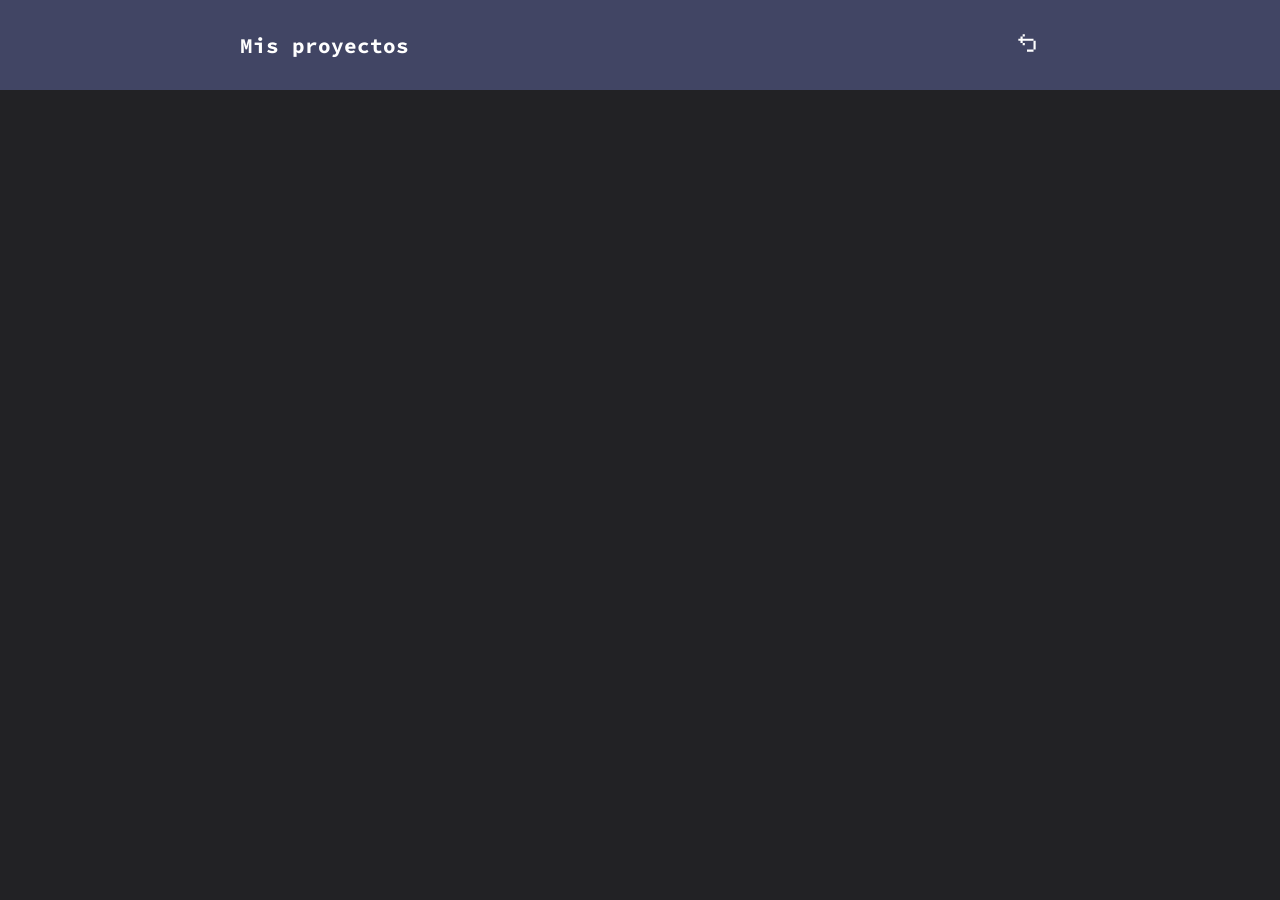
==== pages/projects.html @ f6db2376 "header to projects page -- icon changed" ====
<!DOCTYPE html>
<html lang="en">

<head>
    <meta charset="UTF-8">
    <meta name="viewport" content="width=device-width, initial-scale=1.0">
    <title>Mis proyectos — David Ramirez</title>
    <link rel="shortcut icon" href="../assets/shorticon.jpg">
    <link rel="preconnect" href="https://fonts.googleapis.com">
    <link rel="preconnect" href="https://fonts.gstatic.com" crossorigin>
    <link
        href="https://fonts.googleapis.com/css2?family=Libre+Barcode+39+Text&family=Source+Code+Pro:wght@300;500;700&display=swap"
        rel="stylesheet">
    <link rel="stylesheet" href="../css/mobile.css">
    <link rel="stylesheet" href="../css/tablet.css" media="screen and (min-width: 768px)">
    <link rel="stylesheet" href="../css/desktop.css" media="screen and (min-width: 1025px)">
</head>

<body class="projects-bd">
    <header class="projects-bd_header">
        <h2>Mis proyectos</h2>
        <a href="../index.html">
            <svg class="w-6 md:w-12 h-6 md:h-12" width="26" height="26" viewBox="0 0 24 24" fill="none" xmlns="http://www.w3.org/2000/svg"><path fill-rule="evenodd" clip-rule="evenodd" d="M8 4H10V6H8V4ZM18 10V8H8V6H6V8H4V10H6V12H8V14H10V12H8V10H18ZM18 18V10H20V18H18ZM18 18V20H12V18H18Z" fill="currentColor"></path></svg>

        </a>
    </header>
    <main class="projects-bd_main"></main>
</body>
---- css/mobile.css ----
* {
  margin: 0;
  padding: 0;
  box-sizing: border-box;
}

html {
  font-size: 62.5%;
}
html body {
  background-color: #222225;
  color: white;
  font-family: "Source Code Pro", monospace;
  font-size: 1.4rem;
  min-block-size: 100vh;
}
html .primary-button {
  text-decoration: none;
  color: white;
  box-sizing: content-box;
  padding-block: 1rem;
  padding-inline: 2rem;
  background-color: #50556E;
  text-align: center;
}
html .primary-button:hover {
  border: 2px solid white;
  text-decoration: underline;
}

.index-bd {
  display: grid;
  grid-template-rows: 3fr 4fr;
}
.index-bd_header {
  display: grid;
  grid-template-columns: 1fr 1fr;
  position: relative;
  overflow: hidden;
}
.index-bd_header img {
  block-size: 75%;
  position: absolute;
  inset-block-end: 0;
  inset-inline-start: 50%;
  transform: translate(-50%);
}
.index-bd_header-l {
  background-color: #414564;
}
.index-bd_header-l p {
  font-family: "Libre Barcode 39 Text", cursive;
  text-align: center;
  color: #414564;
  background-color: rgba(255, 255, 255, 0.3);
  font-size: 2.8rem;
  font-weight: 700;
  letter-spacing: 0.2rem;
  line-height: 3.4rem;
}
.index-bd_header-l p:hover {
  background-color: #414564;
  color: white;
}
.index-bd_header-r {
  background-color: #50556E;
}
.index-bd_main {
  background-color: #512F39;
  display: grid;
  place-content: center;
  padding-inline: 6rem;
  gap: 4rem;
  grid-template-columns: repeat(auto-fit, minmax(18rem, 24rem));
}
.index-bd_main a svg {
  margin-inline-end: 0.6rem;
}

.projects-bd {
  display: grid;
  grid-template-rows: 1fr 9fr;
}
.projects-bd_header {
  background-color: #414564;
  display: grid;
  grid-template-columns: minmax(18rem, 40rem) minmax(6rem, 40rem);
  justify-content: center;
  align-items: center;
  padding-inline: 2rem;
}
.projects-bd_header a {
  justify-self: end;
  color: white;
}
.projects-bd_header a:hover {
  background-color: white;
  color: #414564;
}/*# sourceMappingURL=mobile.css.map */
---- css/tablet.css ----
.index-bd {
  grid-template-rows: 5fr 2fr;
}
.index-bd_header {
  grid-template-columns: 1fr 2fr;
}
.index-bd_header img {
  inset-inline-start: 33.33%;
}
.index-bd_header-r p {
  font-size: 1.6rem;
}/*# sourceMappingURL=tablet.css.map */
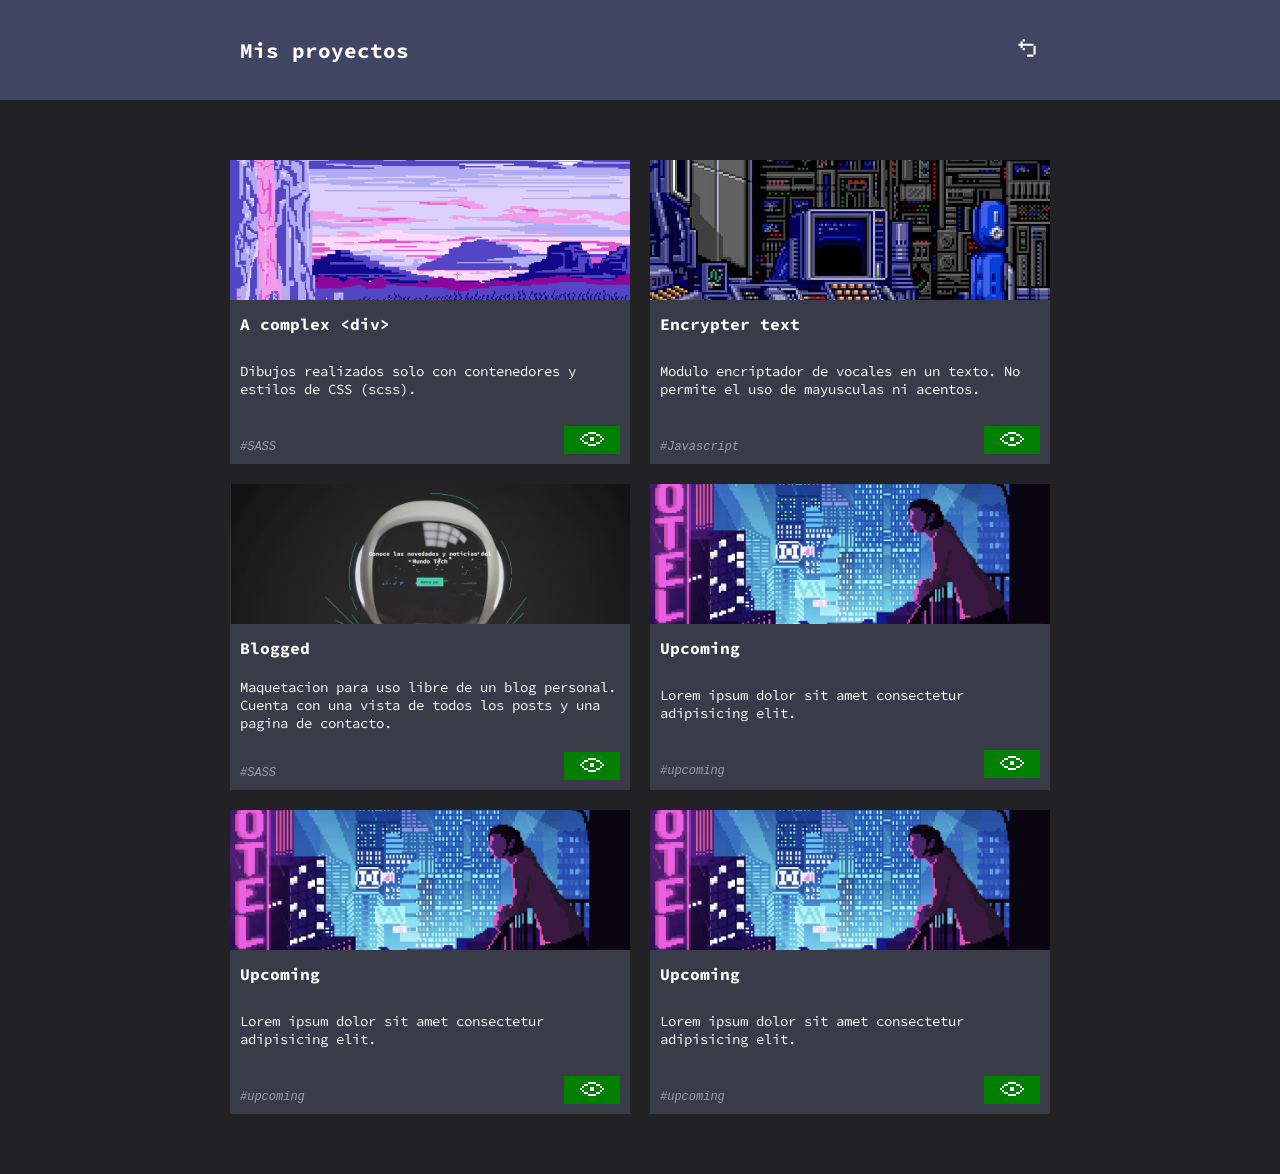
==== commit 10ede8aa: "projects page finished with responsive design" ====
--- a/pages/projects.html
+++ b/pages/projects.html
@@ -20,9 +20,82 @@
     <header class="projects-bd_header">
         <h2>Mis proyectos</h2>
         <a href="../index.html">
-            <svg class="w-6 md:w-12 h-6 md:h-12" width="26" height="26" viewBox="0 0 24 24" fill="none" xmlns="http://www.w3.org/2000/svg"><path fill-rule="evenodd" clip-rule="evenodd" d="M8 4H10V6H8V4ZM18 10V8H8V6H6V8H4V10H6V12H8V14H10V12H8V10H18ZM18 18V10H20V18H18ZM18 18V20H12V18H18Z" fill="currentColor"></path></svg>
-
+            <svg class="w-6 md:w-12 h-6 md:h-12" width="26" height="26" viewBox="0 0 24 24" fill="none"
+                xmlns="http://www.w3.org/2000/svg">
+                <path fill-rule="evenodd" clip-rule="evenodd"
+                    d="M8 4H10V6H8V4ZM18 10V8H8V6H6V8H4V10H6V12H8V14H10V12H8V10H18ZM18 18V10H20V18H18ZM18 18V20H12V18H18Z"
+                    fill="currentColor"></path>
+            </svg>
         </a>
     </header>
-    <main class="projects-bd_main"></main>
+    <main class="projects-bd_main">
+        <section class="projects-bd_main-works">
+            <article class="projects-bd_main-works-cards">
+                <img src="../assets/projects-cover/acomplexdiv.jpg" alt="simplediv-cover">
+                <div class="projects-bd_main-works-cards-text">
+                    <h3>A complex &#60;div&#62;</h3>
+                    <p>Dibujos realizados solo con contenedores y estilos de CSS &#40;scss&#41;.</p>
+                    <div>
+                        <p>&#35;SASS</p>
+                        <a href="" class="green-button"><svg class="w-6 md:w-12 h-6 md:h-12" width="24" height="24" viewBox="0 0 24 24" fill="none" xmlns="http://www.w3.org/2000/svg"><path fill-rule="evenodd" clip-rule="evenodd" d="M8 6H16V8H8V6ZM4 10V8H8V10H4ZM2 12V10H4V12H2ZM2 14V12H0V14H2ZM4 16H2V14H4V16ZM8 18H4V16H8V18ZM16 18V20H8V18H16ZM20 16V18H16V16H20ZM22 14V16H20V14H22ZM22 12H24V14H22V12ZM20 10H22V12H20V10ZM20 10V8H16V10H20ZM10 11H14V15H10V11Z" fill="currentColor"></path></svg></a>
+                    </div>
+                </div>
+            </article>
+            <article class="projects-bd_main-works-cards">
+                <img src="../assets/projects-cover/encryptertext.jpg" alt="test-cover">
+                <div class="projects-bd_main-works-cards-text">
+                    <h3>Encrypter text</h3>
+                    <p>Modulo encriptador de vocales en un texto. No permite el uso de mayusculas ni acentos.</p>
+                    <div>
+                        <p>&#35;Javascript</p>
+                        <a href="" class="green-button"><svg class="w-6 md:w-12 h-6 md:h-12" width="24" height="24" viewBox="0 0 24 24" fill="none" xmlns="http://www.w3.org/2000/svg"><path fill-rule="evenodd" clip-rule="evenodd" d="M8 6H16V8H8V6ZM4 10V8H8V10H4ZM2 12V10H4V12H2ZM2 14V12H0V14H2ZM4 16H2V14H4V16ZM8 18H4V16H8V18ZM16 18V20H8V18H16ZM20 16V18H16V16H20ZM22 14V16H20V14H22ZM22 12H24V14H22V12ZM20 10H22V12H20V10ZM20 10V8H16V10H20ZM10 11H14V15H10V11Z" fill="currentColor"></path></svg></a>
+                    </div>
+                </div>
+            </article>
+            <article class="projects-bd_main-works-cards">
+                <img src="../assets/projects-cover/blogged.jpg" alt="test-cover">
+                <div class="projects-bd_main-works-cards-text">
+                    <h3>Blogged</h3>
+                    <p>Maquetacion para uso libre de un blog personal. Cuenta con una vista de todos los posts y una pagina de contacto.</p>
+                    <div>
+                        <p>&#35;SASS</p>
+                        <a href="https://dxrmirez.github.io/odin-wspace/" class="green-button" target="_blank"><svg class="w-6 md:w-12 h-6 md:h-12" width="24" height="24" viewBox="0 0 24 24" fill="none" xmlns="http://www.w3.org/2000/svg"><path fill-rule="evenodd" clip-rule="evenodd" d="M8 6H16V8H8V6ZM4 10V8H8V10H4ZM2 12V10H4V12H2ZM2 14V12H0V14H2ZM4 16H2V14H4V16ZM8 18H4V16H8V18ZM16 18V20H8V18H16ZM20 16V18H16V16H20ZM22 14V16H20V14H22ZM22 12H24V14H22V12ZM20 10H22V12H20V10ZM20 10V8H16V10H20ZM10 11H14V15H10V11Z" fill="currentColor"></path></svg></a>
+                    </div>
+                </div>
+            </article>
+            <article class="projects-bd_main-works-cards">
+                <img src="../assets/projects-cover/upcoming.jpg" alt="test-cover">
+                <div class="projects-bd_main-works-cards-text">
+                    <h3>Upcoming</h3>
+                    <p>Lorem ipsum dolor sit amet consectetur adipisicing elit.</p>
+                    <div>
+                        <p>&#35;upcoming</p>
+                        <a href="" class="green-button"><svg class="w-6 md:w-12 h-6 md:h-12" width="24" height="24" viewBox="0 0 24 24" fill="none" xmlns="http://www.w3.org/2000/svg"><path fill-rule="evenodd" clip-rule="evenodd" d="M8 6H16V8H8V6ZM4 10V8H8V10H4ZM2 12V10H4V12H2ZM2 14V12H0V14H2ZM4 16H2V14H4V16ZM8 18H4V16H8V18ZM16 18V20H8V18H16ZM20 16V18H16V16H20ZM22 14V16H20V14H22ZM22 12H24V14H22V12ZM20 10H22V12H20V10ZM20 10V8H16V10H20ZM10 11H14V15H10V11Z" fill="currentColor"></path></svg></a>
+                    </div>
+                </div>
+            </article>
+            <article class="projects-bd_main-works-cards">
+                <img src="../assets/projects-cover/upcoming.jpg" alt="test-cover">
+                <div class="projects-bd_main-works-cards-text">
+                    <h3>Upcoming</h3>
+                    <p>Lorem ipsum dolor sit amet consectetur adipisicing elit.</p>
+                    <div>
+                        <p>&#35;upcoming</p>
+                        <a href="" class="green-button"><svg class="w-6 md:w-12 h-6 md:h-12" width="24" height="24" viewBox="0 0 24 24" fill="none" xmlns="http://www.w3.org/2000/svg"><path fill-rule="evenodd" clip-rule="evenodd" d="M8 6H16V8H8V6ZM4 10V8H8V10H4ZM2 12V10H4V12H2ZM2 14V12H0V14H2ZM4 16H2V14H4V16ZM8 18H4V16H8V18ZM16 18V20H8V18H16ZM20 16V18H16V16H20ZM22 14V16H20V14H22ZM22 12H24V14H22V12ZM20 10H22V12H20V10ZM20 10V8H16V10H20ZM10 11H14V15H10V11Z" fill="currentColor"></path></svg></a>
+                    </div>
+                </div>
+            </article>
+            <article class="projects-bd_main-works-cards">
+                <img src="../assets/projects-cover/upcoming.jpg" alt="test-cover">
+                <div class="projects-bd_main-works-cards-text">
+                    <h3>Upcoming</h3>
+                    <p>Lorem ipsum dolor sit amet consectetur adipisicing elit.</p>
+                    <div>
+                        <p>&#35;upcoming</p>
+                        <a href="" class="green-button"><svg class="w-6 md:w-12 h-6 md:h-12" width="24" height="24" viewBox="0 0 24 24" fill="none" xmlns="http://www.w3.org/2000/svg"><path fill-rule="evenodd" clip-rule="evenodd" d="M8 6H16V8H8V6ZM4 10V8H8V10H4ZM2 12V10H4V12H2ZM2 14V12H0V14H2ZM4 16H2V14H4V16ZM8 18H4V16H8V18ZM16 18V20H8V18H16ZM20 16V18H16V16H20ZM22 14V16H20V14H22ZM22 12H24V14H22V12ZM20 10H22V12H20V10ZM20 10V8H16V10H20ZM10 11H14V15H10V11Z" fill="currentColor"></path></svg></a>
+                    </div>
+                </div>
+            </article>
+        </section>
+    </main>
 </body>
--- a/css/mobile.css
+++ b/css/mobile.css
@@ -26,6 +26,17 @@
 html .primary-button:hover {
   border: 2px solid white;
   text-decoration: underline;
+}
+html .green-button {
+  color: white;
+  background-color: green;
+  box-sizing: content-box;
+  padding-inline: 1.6rem;
+  justify-self: end;
+}
+html .green-button:hover {
+  background-color: rgb(38, 115, 38);
+  transition: 0.4s;
 }
 
 .index-bd {
@@ -79,7 +90,7 @@
 
 .projects-bd {
   display: grid;
-  grid-template-rows: 1fr 9fr;
+  grid-template-rows: 10rem 1fr;
 }
 .projects-bd_header {
   background-color: #414564;
@@ -87,7 +98,7 @@
   grid-template-columns: minmax(18rem, 40rem) minmax(6rem, 40rem);
   justify-content: center;
   align-items: center;
-  padding-inline: 2rem;
+  padding-inline: 2.8rem;
 }
 .projects-bd_header a {
   justify-self: end;
@@ -96,4 +107,45 @@
 .projects-bd_header a:hover {
   background-color: white;
   color: #414564;
+}
+.projects-bd_main {
+  margin-block: 6rem;
+}
+.projects-bd_main-works {
+  display: grid;
+  grid-template-columns: repeat(auto-fit, minmax(20rem, 40rem));
+  gap: 2rem;
+  place-content: center;
+  padding-inline: 2.8rem;
+  max-inline-size: 190rem;
+  margin-inline: auto;
+}
+.projects-bd_main-works-cards {
+  background-color: rgba(80, 85, 110, 0.5);
+  min-block-size: 30rem;
+}
+.projects-bd_main-works-cards img {
+  max-block-size: 14rem;
+  width: 100%;
+  -o-object-fit: cover;
+     object-fit: cover;
+}
+.projects-bd_main-works-cards-text {
+  padding-inline: 1rem;
+  padding-block: 1rem;
+  display: grid;
+  align-items: center;
+  min-block-size: 16rem;
+  align-content: space-between;
+  gap: 2rem;
+}
+.projects-bd_main-works-cards-text div {
+  display: grid;
+  grid-template-columns: 1fr 1fr;
+  align-items: end;
+}
+.projects-bd_main-works-cards-text div p {
+  font-size: 1.2rem;
+  font-style: italic;
+  opacity: 0.5;
 }/*# sourceMappingURL=mobile.css.map */
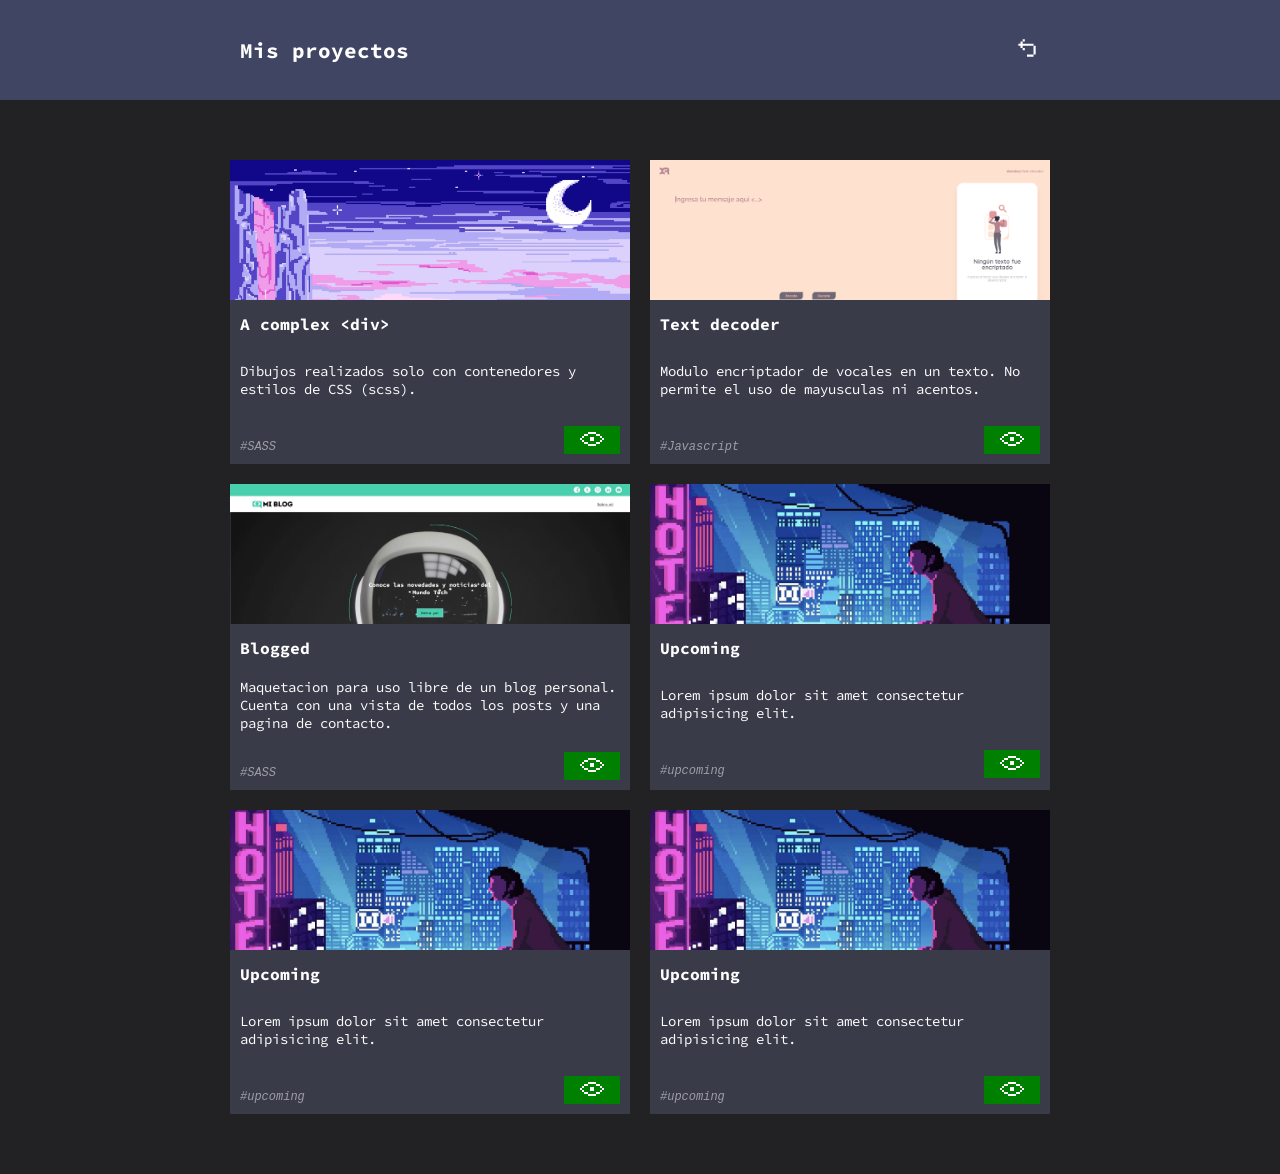
==== commit 48a90f46: "text decoder added" ====
--- a/pages/projects.html
+++ b/pages/projects.html
@@ -37,18 +37,18 @@
                     <p>Dibujos realizados solo con contenedores y estilos de CSS &#40;scss&#41;.</p>
                     <div>
                         <p>&#35;SASS</p>
-                        <a href="" class="green-button"><svg class="w-6 md:w-12 h-6 md:h-12" width="24" height="24" viewBox="0 0 24 24" fill="none" xmlns="http://www.w3.org/2000/svg"><path fill-rule="evenodd" clip-rule="evenodd" d="M8 6H16V8H8V6ZM4 10V8H8V10H4ZM2 12V10H4V12H2ZM2 14V12H0V14H2ZM4 16H2V14H4V16ZM8 18H4V16H8V18ZM16 18V20H8V18H16ZM20 16V18H16V16H20ZM22 14V16H20V14H22ZM22 12H24V14H22V12ZM20 10H22V12H20V10ZM20 10V8H16V10H20ZM10 11H14V15H10V11Z" fill="currentColor"></path></svg></a>
+                        <a href="" class="green-button" target="_blank"><svg class="w-6 md:w-12 h-6 md:h-12" width="24" height="24" viewBox="0 0 24 24" fill="none" xmlns="http://www.w3.org/2000/svg"><path fill-rule="evenodd" clip-rule="evenodd" d="M8 6H16V8H8V6ZM4 10V8H8V10H4ZM2 12V10H4V12H2ZM2 14V12H0V14H2ZM4 16H2V14H4V16ZM8 18H4V16H8V18ZM16 18V20H8V18H16ZM20 16V18H16V16H20ZM22 14V16H20V14H22ZM22 12H24V14H22V12ZM20 10H22V12H20V10ZM20 10V8H16V10H20ZM10 11H14V15H10V11Z" fill="currentColor"></path></svg></a>
                     </div>
                 </div>
             </article>
             <article class="projects-bd_main-works-cards">
-                <img src="../assets/projects-cover/encryptertext.jpg" alt="test-cover">
+                <img src="../assets/projects-cover/textdecoder.jpg" alt="test-cover">
                 <div class="projects-bd_main-works-cards-text">
-                    <h3>Encrypter text</h3>
+                    <h3>Text decoder</h3>
                     <p>Modulo encriptador de vocales en un texto. No permite el uso de mayusculas ni acentos.</p>
                     <div>
                         <p>&#35;Javascript</p>
-                        <a href="" class="green-button"><svg class="w-6 md:w-12 h-6 md:h-12" width="24" height="24" viewBox="0 0 24 24" fill="none" xmlns="http://www.w3.org/2000/svg"><path fill-rule="evenodd" clip-rule="evenodd" d="M8 6H16V8H8V6ZM4 10V8H8V10H4ZM2 12V10H4V12H2ZM2 14V12H0V14H2ZM4 16H2V14H4V16ZM8 18H4V16H8V18ZM16 18V20H8V18H16ZM20 16V18H16V16H20ZM22 14V16H20V14H22ZM22 12H24V14H22V12ZM20 10H22V12H20V10ZM20 10V8H16V10H20ZM10 11H14V15H10V11Z" fill="currentColor"></path></svg></a>
+                        <a href="https://dxrmirez.github.io/thor-wspace/text-decoder/" class="green-button" target="_blank"><svg class="w-6 md:w-12 h-6 md:h-12" width="24" height="24" viewBox="0 0 24 24" fill="none" xmlns="http://www.w3.org/2000/svg"><path fill-rule="evenodd" clip-rule="evenodd" d="M8 6H16V8H8V6ZM4 10V8H8V10H4ZM2 12V10H4V12H2ZM2 14V12H0V14H2ZM4 16H2V14H4V16ZM8 18H4V16H8V18ZM16 18V20H8V18H16ZM20 16V18H16V16H20ZM22 14V16H20V14H22ZM22 12H24V14H22V12ZM20 10H22V12H20V10ZM20 10V8H16V10H20ZM10 11H14V15H10V11Z" fill="currentColor"></path></svg></a>
                     </div>
                 </div>
             </article>
@@ -70,7 +70,7 @@
                     <p>Lorem ipsum dolor sit amet consectetur adipisicing elit.</p>
                     <div>
                         <p>&#35;upcoming</p>
-                        <a href="" class="green-button"><svg class="w-6 md:w-12 h-6 md:h-12" width="24" height="24" viewBox="0 0 24 24" fill="none" xmlns="http://www.w3.org/2000/svg"><path fill-rule="evenodd" clip-rule="evenodd" d="M8 6H16V8H8V6ZM4 10V8H8V10H4ZM2 12V10H4V12H2ZM2 14V12H0V14H2ZM4 16H2V14H4V16ZM8 18H4V16H8V18ZM16 18V20H8V18H16ZM20 16V18H16V16H20ZM22 14V16H20V14H22ZM22 12H24V14H22V12ZM20 10H22V12H20V10ZM20 10V8H16V10H20ZM10 11H14V15H10V11Z" fill="currentColor"></path></svg></a>
+                        <a href="" class="green-button" target="_blank"><svg class="w-6 md:w-12 h-6 md:h-12" width="24" height="24" viewBox="0 0 24 24" fill="none" xmlns="http://www.w3.org/2000/svg"><path fill-rule="evenodd" clip-rule="evenodd" d="M8 6H16V8H8V6ZM4 10V8H8V10H4ZM2 12V10H4V12H2ZM2 14V12H0V14H2ZM4 16H2V14H4V16ZM8 18H4V16H8V18ZM16 18V20H8V18H16ZM20 16V18H16V16H20ZM22 14V16H20V14H22ZM22 12H24V14H22V12ZM20 10H22V12H20V10ZM20 10V8H16V10H20ZM10 11H14V15H10V11Z" fill="currentColor"></path></svg></a>
                     </div>
                 </div>
             </article>
@@ -81,7 +81,7 @@
                     <p>Lorem ipsum dolor sit amet consectetur adipisicing elit.</p>
                     <div>
                         <p>&#35;upcoming</p>
-                        <a href="" class="green-button"><svg class="w-6 md:w-12 h-6 md:h-12" width="24" height="24" viewBox="0 0 24 24" fill="none" xmlns="http://www.w3.org/2000/svg"><path fill-rule="evenodd" clip-rule="evenodd" d="M8 6H16V8H8V6ZM4 10V8H8V10H4ZM2 12V10H4V12H2ZM2 14V12H0V14H2ZM4 16H2V14H4V16ZM8 18H4V16H8V18ZM16 18V20H8V18H16ZM20 16V18H16V16H20ZM22 14V16H20V14H22ZM22 12H24V14H22V12ZM20 10H22V12H20V10ZM20 10V8H16V10H20ZM10 11H14V15H10V11Z" fill="currentColor"></path></svg></a>
+                        <a href="" class="green-button" target="_blank"><svg class="w-6 md:w-12 h-6 md:h-12" width="24" height="24" viewBox="0 0 24 24" fill="none" xmlns="http://www.w3.org/2000/svg"><path fill-rule="evenodd" clip-rule="evenodd" d="M8 6H16V8H8V6ZM4 10V8H8V10H4ZM2 12V10H4V12H2ZM2 14V12H0V14H2ZM4 16H2V14H4V16ZM8 18H4V16H8V18ZM16 18V20H8V18H16ZM20 16V18H16V16H20ZM22 14V16H20V14H22ZM22 12H24V14H22V12ZM20 10H22V12H20V10ZM20 10V8H16V10H20ZM10 11H14V15H10V11Z" fill="currentColor"></path></svg></a>
                     </div>
                 </div>
             </article>
@@ -92,7 +92,7 @@
                     <p>Lorem ipsum dolor sit amet consectetur adipisicing elit.</p>
                     <div>
                         <p>&#35;upcoming</p>
-                        <a href="" class="green-button"><svg class="w-6 md:w-12 h-6 md:h-12" width="24" height="24" viewBox="0 0 24 24" fill="none" xmlns="http://www.w3.org/2000/svg"><path fill-rule="evenodd" clip-rule="evenodd" d="M8 6H16V8H8V6ZM4 10V8H8V10H4ZM2 12V10H4V12H2ZM2 14V12H0V14H2ZM4 16H2V14H4V16ZM8 18H4V16H8V18ZM16 18V20H8V18H16ZM20 16V18H16V16H20ZM22 14V16H20V14H22ZM22 12H24V14H22V12ZM20 10H22V12H20V10ZM20 10V8H16V10H20ZM10 11H14V15H10V11Z" fill="currentColor"></path></svg></a>
+                        <a href="" class="green-button" target="_blank"><svg class="w-6 md:w-12 h-6 md:h-12" width="24" height="24" viewBox="0 0 24 24" fill="none" xmlns="http://www.w3.org/2000/svg"><path fill-rule="evenodd" clip-rule="evenodd" d="M8 6H16V8H8V6ZM4 10V8H8V10H4ZM2 12V10H4V12H2ZM2 14V12H0V14H2ZM4 16H2V14H4V16ZM8 18H4V16H8V18ZM16 18V20H8V18H16ZM20 16V18H16V16H20ZM22 14V16H20V14H22ZM22 12H24V14H22V12ZM20 10H22V12H20V10ZM20 10V8H16V10H20ZM10 11H14V15H10V11Z" fill="currentColor"></path></svg></a>
                     </div>
                 </div>
             </article>
--- a/css/mobile.css
+++ b/css/mobile.css
@@ -117,8 +117,6 @@
   gap: 2rem;
   place-content: center;
   padding-inline: 2.8rem;
-  max-inline-size: 190rem;
-  margin-inline: auto;
 }
 .projects-bd_main-works-cards {
   background-color: rgba(80, 85, 110, 0.5);
@@ -129,6 +127,8 @@
   width: 100%;
   -o-object-fit: cover;
      object-fit: cover;
+  -o-object-position: top;
+     object-position: top;
 }
 .projects-bd_main-works-cards-text {
   padding-inline: 1rem;
@@ -148,4 +148,9 @@
   font-size: 1.2rem;
   font-style: italic;
   opacity: 0.5;
+}
+.projects-bd_main-works-cards:hover img {
+  -o-object-position: bottom;
+     object-position: bottom;
+  transition: 1s;
 }/*# sourceMappingURL=mobile.css.map */
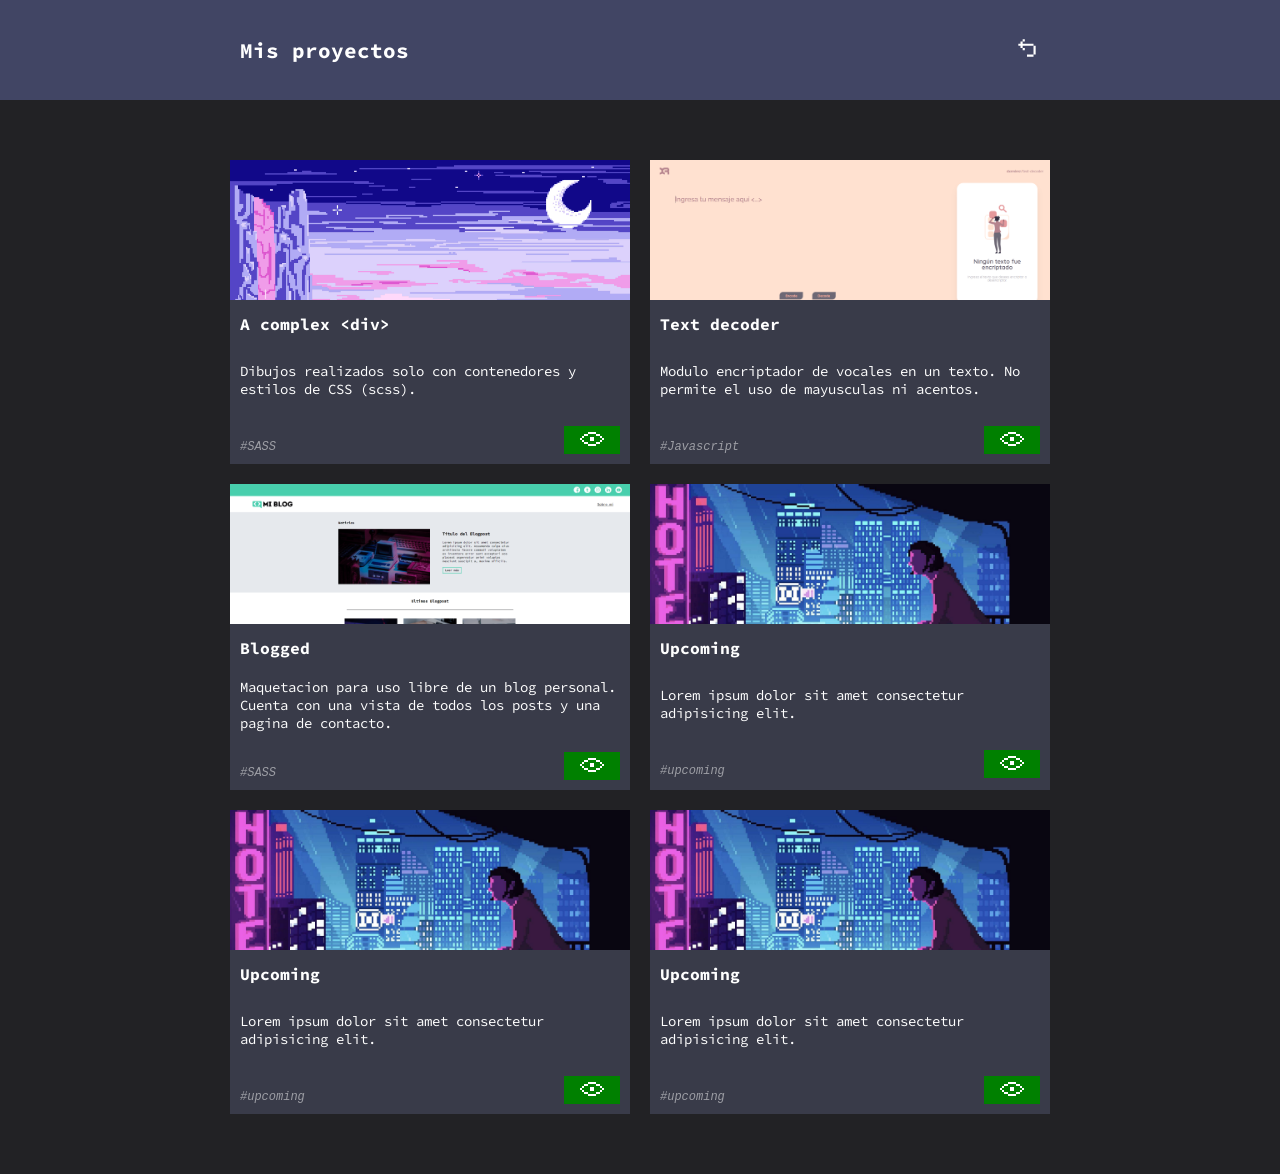
==== commit cea94178: "complex div linked" ====
--- a/pages/projects.html
+++ b/pages/projects.html
@@ -37,7 +37,7 @@
                     <p>Dibujos realizados solo con contenedores y estilos de CSS &#40;scss&#41;.</p>
                     <div>
                         <p>&#35;SASS</p>
-                        <a href="" class="green-button" target="_blank"><svg class="w-6 md:w-12 h-6 md:h-12" width="24" height="24" viewBox="0 0 24 24" fill="none" xmlns="http://www.w3.org/2000/svg"><path fill-rule="evenodd" clip-rule="evenodd" d="M8 6H16V8H8V6ZM4 10V8H8V10H4ZM2 12V10H4V12H2ZM2 14V12H0V14H2ZM4 16H2V14H4V16ZM8 18H4V16H8V18ZM16 18V20H8V18H16ZM20 16V18H16V16H20ZM22 14V16H20V14H22ZM22 12H24V14H22V12ZM20 10H22V12H20V10ZM20 10V8H16V10H20ZM10 11H14V15H10V11Z" fill="currentColor"></path></svg></a>
+                        <a href="https://dxrmirez.github.io/thor-wspace/complex-div/" class="green-button" target="_blank"><svg class="w-6 md:w-12 h-6 md:h-12" width="24" height="24" viewBox="0 0 24 24" fill="none" xmlns="http://www.w3.org/2000/svg"><path fill-rule="evenodd" clip-rule="evenodd" d="M8 6H16V8H8V6ZM4 10V8H8V10H4ZM2 12V10H4V12H2ZM2 14V12H0V14H2ZM4 16H2V14H4V16ZM8 18H4V16H8V18ZM16 18V20H8V18H16ZM20 16V18H16V16H20ZM22 14V16H20V14H22ZM22 12H24V14H22V12ZM20 10H22V12H20V10ZM20 10V8H16V10H20ZM10 11H14V15H10V11Z" fill="currentColor"></path></svg></a>
                     </div>
                 </div>
             </article>
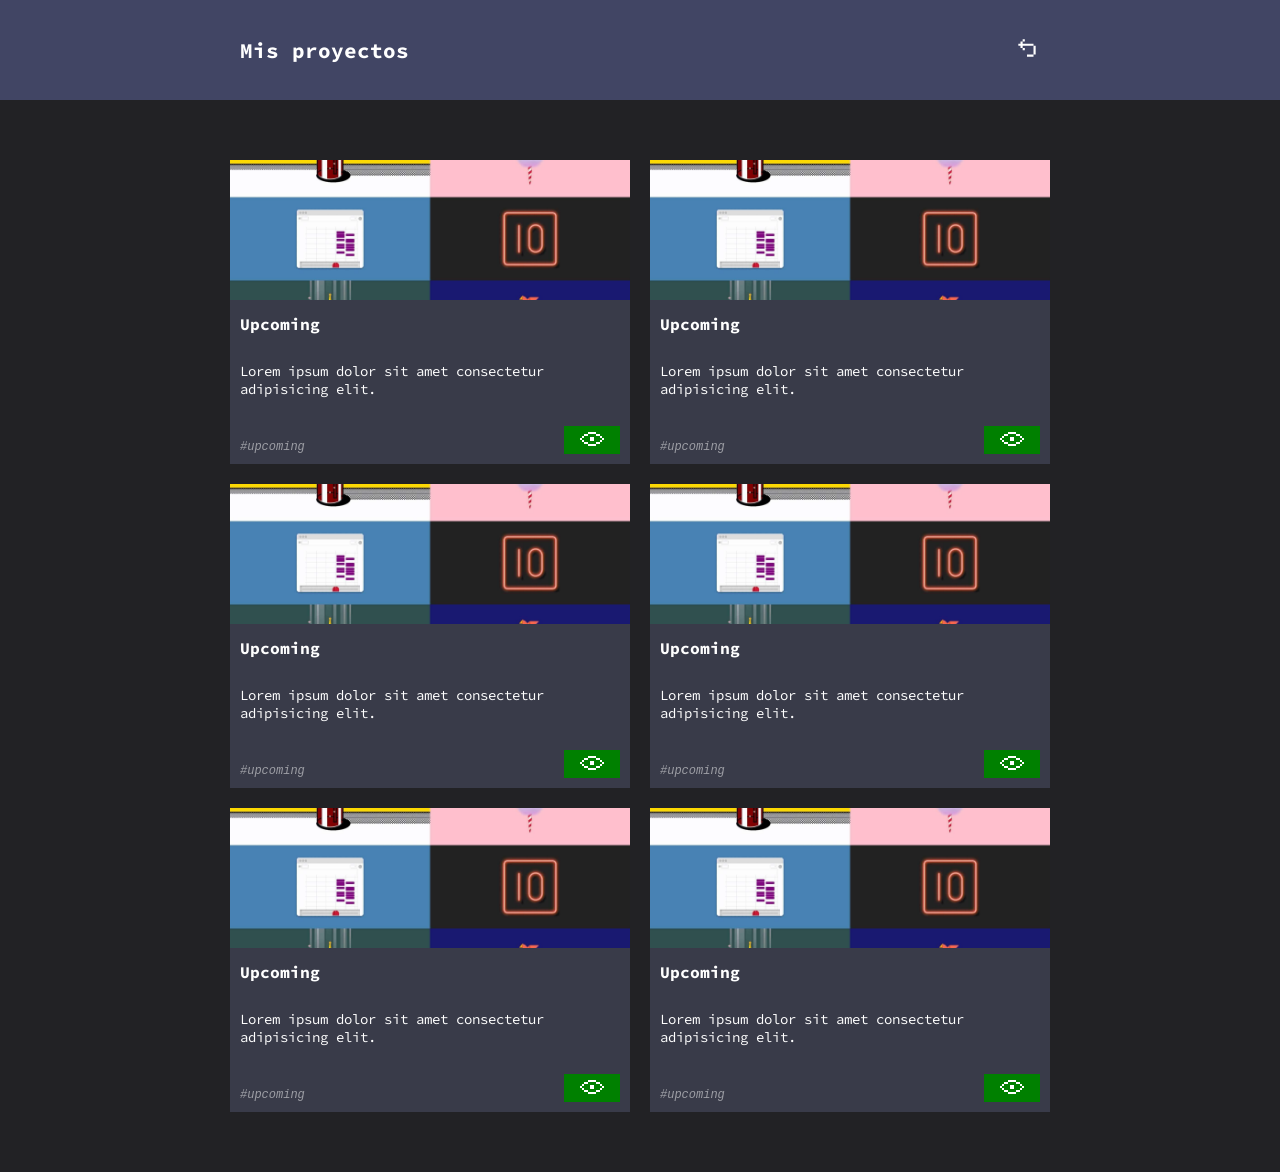
==== commit 1c3ee801: "delete all projects" ====
--- a/pages/projects.html
+++ b/pages/projects.html
@@ -31,40 +31,7 @@
     <main class="projects-bd_main">
         <section class="projects-bd_main-works">
             <article class="projects-bd_main-works-cards">
-                <img src="../assets/projects-cover/acomplexdiv.jpg" alt="simplediv-cover">
-                <div class="projects-bd_main-works-cards-text">
-                    <h3>A complex &#60;div&#62;</h3>
-                    <p>Dibujos realizados solo con contenedores y estilos de CSS &#40;scss&#41;.</p>
-                    <div>
-                        <p>&#35;SASS</p>
-                        <a href="https://dxrmirez.github.io/thor-wspace/complex-div/" class="green-button" target="_blank"><svg class="w-6 md:w-12 h-6 md:h-12" width="24" height="24" viewBox="0 0 24 24" fill="none" xmlns="http://www.w3.org/2000/svg"><path fill-rule="evenodd" clip-rule="evenodd" d="M8 6H16V8H8V6ZM4 10V8H8V10H4ZM2 12V10H4V12H2ZM2 14V12H0V14H2ZM4 16H2V14H4V16ZM8 18H4V16H8V18ZM16 18V20H8V18H16ZM20 16V18H16V16H20ZM22 14V16H20V14H22ZM22 12H24V14H22V12ZM20 10H22V12H20V10ZM20 10V8H16V10H20ZM10 11H14V15H10V11Z" fill="currentColor"></path></svg></a>
-                    </div>
-                </div>
-            </article>
-            <article class="projects-bd_main-works-cards">
-                <img src="../assets/projects-cover/textdecoder.jpg" alt="test-cover">
-                <div class="projects-bd_main-works-cards-text">
-                    <h3>Text decoder</h3>
-                    <p>Modulo encriptador de vocales en un texto. No permite el uso de mayusculas ni acentos.</p>
-                    <div>
-                        <p>&#35;Javascript</p>
-                        <a href="https://dxrmirez.github.io/thor-wspace/text-decoder/" class="green-button" target="_blank"><svg class="w-6 md:w-12 h-6 md:h-12" width="24" height="24" viewBox="0 0 24 24" fill="none" xmlns="http://www.w3.org/2000/svg"><path fill-rule="evenodd" clip-rule="evenodd" d="M8 6H16V8H8V6ZM4 10V8H8V10H4ZM2 12V10H4V12H2ZM2 14V12H0V14H2ZM4 16H2V14H4V16ZM8 18H4V16H8V18ZM16 18V20H8V18H16ZM20 16V18H16V16H20ZM22 14V16H20V14H22ZM22 12H24V14H22V12ZM20 10H22V12H20V10ZM20 10V8H16V10H20ZM10 11H14V15H10V11Z" fill="currentColor"></path></svg></a>
-                    </div>
-                </div>
-            </article>
-            <article class="projects-bd_main-works-cards">
-                <img src="../assets/projects-cover/blogged.jpg" alt="test-cover">
-                <div class="projects-bd_main-works-cards-text">
-                    <h3>Blogged</h3>
-                    <p>Maquetacion para uso libre de un blog personal. Cuenta con una vista de todos los posts y una pagina de contacto.</p>
-                    <div>
-                        <p>&#35;SASS</p>
-                        <a href="https://dxrmirez.github.io/odin-wspace/" class="green-button" target="_blank"><svg class="w-6 md:w-12 h-6 md:h-12" width="24" height="24" viewBox="0 0 24 24" fill="none" xmlns="http://www.w3.org/2000/svg"><path fill-rule="evenodd" clip-rule="evenodd" d="M8 6H16V8H8V6ZM4 10V8H8V10H4ZM2 12V10H4V12H2ZM2 14V12H0V14H2ZM4 16H2V14H4V16ZM8 18H4V16H8V18ZM16 18V20H8V18H16ZM20 16V18H16V16H20ZM22 14V16H20V14H22ZM22 12H24V14H22V12ZM20 10H22V12H20V10ZM20 10V8H16V10H20ZM10 11H14V15H10V11Z" fill="currentColor"></path></svg></a>
-                    </div>
-                </div>
-            </article>
-            <article class="projects-bd_main-works-cards">
-                <img src="../assets/projects-cover/upcoming.jpg" alt="test-cover">
+                <img src="../assets/projects-cover/acomplexdiv.jpg" alt="test-cover">
                 <div class="projects-bd_main-works-cards-text">
                     <h3>Upcoming</h3>
                     <p>Lorem ipsum dolor sit amet consectetur adipisicing elit.</p>
@@ -75,7 +42,7 @@
                 </div>
             </article>
             <article class="projects-bd_main-works-cards">
-                <img src="../assets/projects-cover/upcoming.jpg" alt="test-cover">
+                <img src="../assets/projects-cover/acomplexdiv.jpg" alt="test-cover">
                 <div class="projects-bd_main-works-cards-text">
                     <h3>Upcoming</h3>
                     <p>Lorem ipsum dolor sit amet consectetur adipisicing elit.</p>
@@ -86,7 +53,40 @@
                 </div>
             </article>
             <article class="projects-bd_main-works-cards">
-                <img src="../assets/projects-cover/upcoming.jpg" alt="test-cover">
+                <img src="../assets/projects-cover/acomplexdiv.jpg" alt="test-cover">
+                <div class="projects-bd_main-works-cards-text">
+                    <h3>Upcoming</h3>
+                    <p>Lorem ipsum dolor sit amet consectetur adipisicing elit.</p>
+                    <div>
+                        <p>&#35;upcoming</p>
+                        <a href="" class="green-button" target="_blank"><svg class="w-6 md:w-12 h-6 md:h-12" width="24" height="24" viewBox="0 0 24 24" fill="none" xmlns="http://www.w3.org/2000/svg"><path fill-rule="evenodd" clip-rule="evenodd" d="M8 6H16V8H8V6ZM4 10V8H8V10H4ZM2 12V10H4V12H2ZM2 14V12H0V14H2ZM4 16H2V14H4V16ZM8 18H4V16H8V18ZM16 18V20H8V18H16ZM20 16V18H16V16H20ZM22 14V16H20V14H22ZM22 12H24V14H22V12ZM20 10H22V12H20V10ZM20 10V8H16V10H20ZM10 11H14V15H10V11Z" fill="currentColor"></path></svg></a>
+                    </div>
+                </div>
+            </article>
+            <article class="projects-bd_main-works-cards">
+                <img src="../assets/projects-cover/acomplexdiv.jpg" alt="test-cover">
+                <div class="projects-bd_main-works-cards-text">
+                    <h3>Upcoming</h3>
+                    <p>Lorem ipsum dolor sit amet consectetur adipisicing elit.</p>
+                    <div>
+                        <p>&#35;upcoming</p>
+                        <a href="" class="green-button" target="_blank"><svg class="w-6 md:w-12 h-6 md:h-12" width="24" height="24" viewBox="0 0 24 24" fill="none" xmlns="http://www.w3.org/2000/svg"><path fill-rule="evenodd" clip-rule="evenodd" d="M8 6H16V8H8V6ZM4 10V8H8V10H4ZM2 12V10H4V12H2ZM2 14V12H0V14H2ZM4 16H2V14H4V16ZM8 18H4V16H8V18ZM16 18V20H8V18H16ZM20 16V18H16V16H20ZM22 14V16H20V14H22ZM22 12H24V14H22V12ZM20 10H22V12H20V10ZM20 10V8H16V10H20ZM10 11H14V15H10V11Z" fill="currentColor"></path></svg></a>
+                    </div>
+                </div>
+            </article>
+            <article class="projects-bd_main-works-cards">
+                <img src="../assets/projects-cover/acomplexdiv.jpg" alt="test-cover">
+                <div class="projects-bd_main-works-cards-text">
+                    <h3>Upcoming</h3>
+                    <p>Lorem ipsum dolor sit amet consectetur adipisicing elit.</p>
+                    <div>
+                        <p>&#35;upcoming</p>
+                        <a href="" class="green-button" target="_blank"><svg class="w-6 md:w-12 h-6 md:h-12" width="24" height="24" viewBox="0 0 24 24" fill="none" xmlns="http://www.w3.org/2000/svg"><path fill-rule="evenodd" clip-rule="evenodd" d="M8 6H16V8H8V6ZM4 10V8H8V10H4ZM2 12V10H4V12H2ZM2 14V12H0V14H2ZM4 16H2V14H4V16ZM8 18H4V16H8V18ZM16 18V20H8V18H16ZM20 16V18H16V16H20ZM22 14V16H20V14H22ZM22 12H24V14H22V12ZM20 10H22V12H20V10ZM20 10V8H16V10H20ZM10 11H14V15H10V11Z" fill="currentColor"></path></svg></a>
+                    </div>
+                </div>
+            </article>
+            <article class="projects-bd_main-works-cards">
+                <img src="../assets/projects-cover/acomplexdiv.jpg" alt="test-cover">
                 <div class="projects-bd_main-works-cards-text">
                     <h3>Upcoming</h3>
                     <p>Lorem ipsum dolor sit amet consectetur adipisicing elit.</p>
